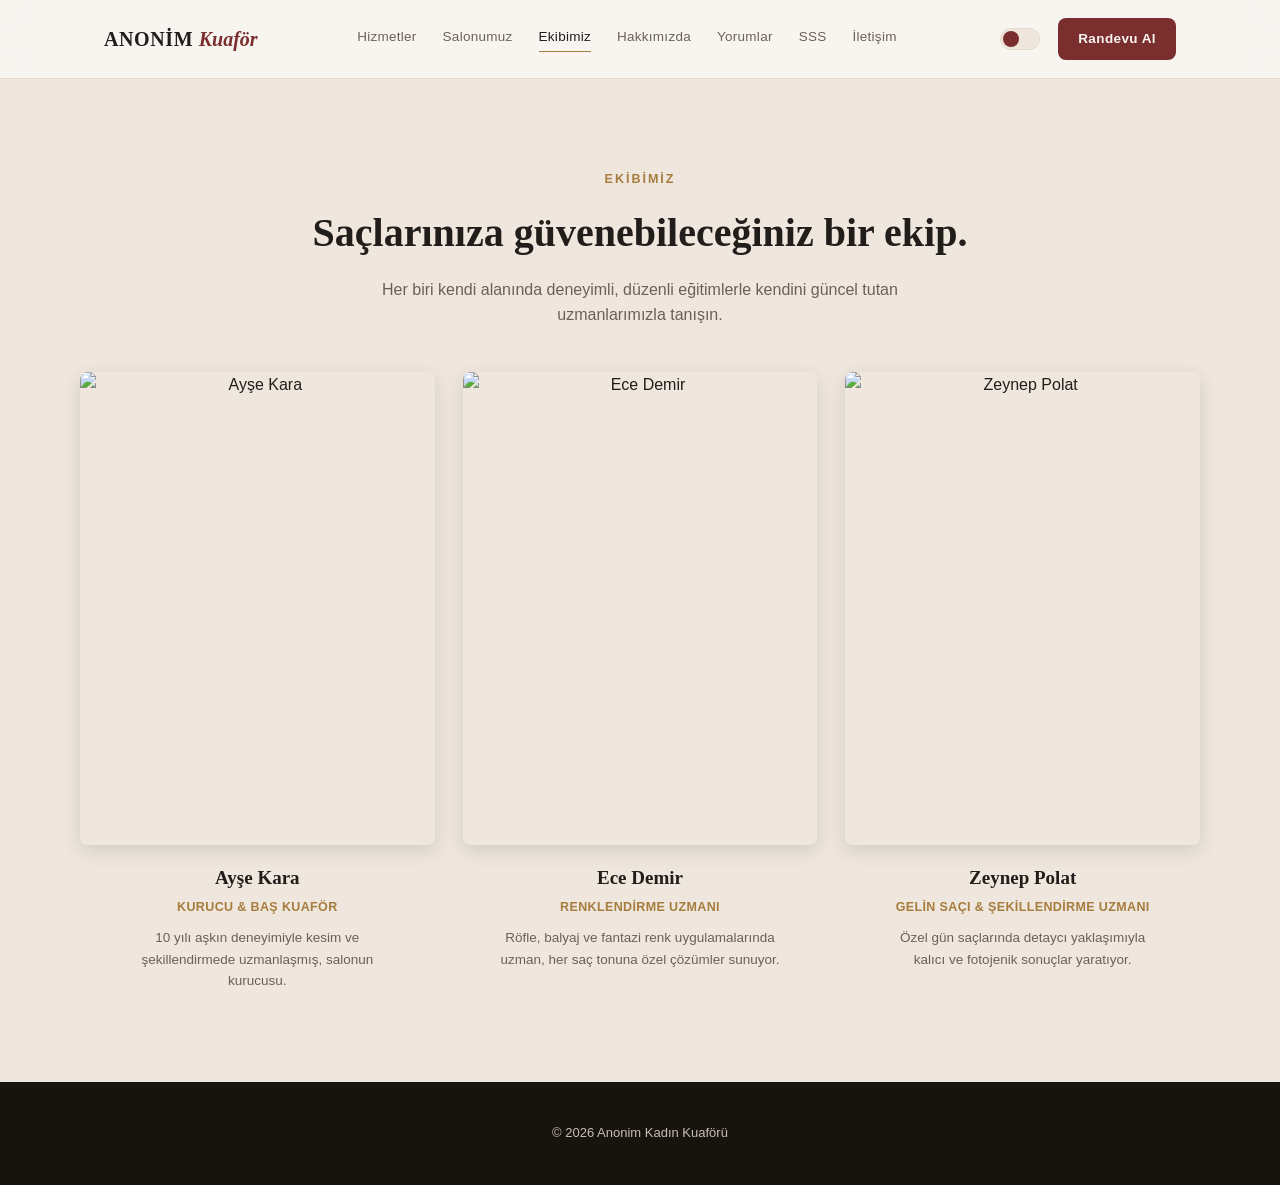
==== ekibimiz.html @ 248fdbe5 "Anonim Kadın Kuaförü demo sitesi eklendi Anonim Güzellik Merkezi ile aynı standartta (kesim/boya/bak" ====
<!DOCTYPE html>
<html lang="tr">
<head>
<meta charset="UTF-8">
<meta name="viewport" content="width=device-width, initial-scale=1.0">
<title>Ekibimiz — Anonim Kadın Kuaförü</title>
<meta name="description" content="Anonim Kadın Kuaförü'nün kesim, renklendirme ve özel gün şekillendirmesinde uzman ekibiyle tanışın.">

<meta property="og:type" content="website">
<meta property="og:url" content="https://anonimkadinkuafor.vercel.app/ekibimiz.html">
<meta property="og:title" content="Ekibimiz — Anonim Kadın Kuaförü">
<meta property="og:description" content="Alanında deneyimli uzman ekibimizle tanışın.">
<meta property="og:image" content="https://anonimkadinkuafor.vercel.app/assets/og-image.png">
<meta property="og:image:width" content="1200">
<meta property="og:image:height" content="630">
<meta name="twitter:card" content="summary_large_image">

<link rel="icon" href="assets/favicon-64.png" type="image/png">
<link rel="apple-touch-icon" href="assets/logo-512.png">
<link rel="stylesheet" href="style.css">
<script>
  (function () {
    var saved = localStorage.getItem("theme");
    var prefersDark = window.matchMedia("(prefers-color-scheme: dark)").matches;
    document.documentElement.setAttribute("data-theme", saved || (prefersDark ? "dark" : "light"));
  })();
</script>
</head>
<body>

<header class="nav" id="nav">
  <div class="nav-inner">
    <a href="index.html" class="logo">Anonim <span class="logo-dim">Kuaför</span></a>
    <nav class="nav-links">
      <a href="hizmetler.html">Hizmetler</a>
      <a href="salonumuz.html">Salonumuz</a>
      <a href="ekibimiz.html" class="active">Ekibimiz</a>
      <a href="hakkimizda.html">Hakkımızda</a>
      <a href="yorumlar.html">Yorumlar</a>
      <a href="sss.html">SSS</a>
      <a href="iletisim.html">İletişim</a>
    </nav>
    <div class="nav-actions">
      <button class="theme-toggle" id="themeToggle" role="switch" aria-checked="false" aria-label="Karanlık modu aç/kapat">
        <span class="theme-toggle-track"><span class="theme-toggle-thumb"></span></span>
      </button>
      <a href="iletisim.html" class="nav-cta">Randevu Al</a>
    </div>
    <button class="menu-toggle" id="menuToggle" aria-label="Menüyü aç">
      <span></span><span></span><span></span>
    </button>
  </div>
  <nav class="nav-mobile" id="navMobile">
    <a href="hizmetler.html">Hizmetler</a>
    <a href="salonumuz.html">Salonumuz</a>
    <a href="ekibimiz.html" class="active">Ekibimiz</a>
    <a href="hakkimizda.html">Hakkımızda</a>
    <a href="yorumlar.html">Yorumlar</a>
    <a href="sss.html">SSS</a>
    <a href="iletisim.html">İletişim</a>
  </nav>
</header>

<main>

  <section class="team" id="ekibimiz">
    <div class="section-head reveal">
      <span class="eyebrow">Ekibimiz</span>
      <h2>Saçlarınıza güvenebileceğiniz bir ekip.</h2>
      <p>Her biri kendi alanında deneyimli, düzenli eğitimlerle kendini güncel tutan uzmanlarımızla tanışın.</p>
    </div>
    <div class="team-grid reveal">
      <div class="team-card">
        <div class="team-photo">
          <img src="https://images.unsplash.com/photo-1580489944761-15a19d654956?q=80&amp;w=400&amp;auto=format&amp;fit=crop" alt="Ayşe Kara" loading="lazy">
        </div>
        <div class="team-name">Ayşe Kara</div>
        <div class="team-role">Kurucu &amp; Baş Kuaför</div>
        <p class="team-bio">10 yılı aşkın deneyimiyle kesim ve şekillendirmede uzmanlaşmış, salonun kurucusu.</p>
      </div>
      <div class="team-card">
        <div class="team-photo">
          <img src="https://images.unsplash.com/photo-1487412947147-5cebf100ffc2?q=80&amp;w=400&amp;auto=format&amp;fit=crop" alt="Ece Demir" loading="lazy">
        </div>
        <div class="team-name">Ece Demir</div>
        <div class="team-role">Renklendirme Uzmanı</div>
        <p class="team-bio">Röfle, balyaj ve fantazi renk uygulamalarında uzman, her saç tonuna özel çözümler sunuyor.</p>
      </div>
      <div class="team-card">
        <div class="team-photo">
          <img src="https://images.unsplash.com/photo-1544005313-94ddf0286df2?q=80&amp;w=400&amp;auto=format&amp;fit=crop" alt="Zeynep Polat" loading="lazy">
        </div>
        <div class="team-name">Zeynep Polat</div>
        <div class="team-role">Gelin Saçı &amp; Şekillendirme Uzmanı</div>
        <p class="team-bio">Özel gün saçlarında detaycı yaklaşımıyla kalıcı ve fotojenik sonuçlar yaratıyor.</p>
      </div>
    </div>
  </section>

</main>

<footer class="footer">
  <p>&copy; 2026 Anonim Kadın Kuaförü</p>
</footer>

<script src="script.js"></script>
</body>
</html>
---- style.css ----
:root {
  --bg: #f8f5f1;
  --bg-soft: #efe7de;
  --text: #211d1a;
  --text-soft: #6b6058;
  --accent: #7a2e2e;
  --accent-soft: #e7cfc8;
  --gold: #a67c3d;
  --border: #e3d9cd;
  --radius: 8px;
  --max: 1120px;
  --serif: Georgia, "Times New Roman", "Iowan Old Style", serif;
  --sans: -apple-system, BlinkMacSystemFont, "Segoe UI", Roboto, sans-serif;
}

[data-theme="dark"] {
  --bg: #17130f;
  --bg-soft: #221c17;
  --text: #f2ece5;
  --text-soft: #b3a598;
  --accent: #d98a6f;
  --accent-soft: #3a2620;
  --gold: #d4af6a;
  --border: #332a22;
}

* { box-sizing: border-box; }

html {
  background: var(--bg);
  transition: background-color 0.3s ease;
}

body {
  margin: 0;
  font-family: var(--sans);
  background: var(--bg);
  color: var(--text);
  line-height: 1.6;
  transition: background-color 0.3s ease, color 0.3s ease;
  min-height: 100vh;
  display: flex;
  flex-direction: column;
}

main { flex: 1 0 auto; }

img { max-width: 100%; display: block; }
a { color: inherit; text-decoration: none; }
ul { margin: 0; padding: 0; list-style: none; }

.reveal {
  opacity: 0;
  transform: translateY(16px);
  transition: opacity 0.6s ease, transform 0.6s ease;
}
.reveal.visible { opacity: 1; transform: translateY(0); }

/* Confetti */
.confetti-piece {
  position: fixed;
  width: 8px;
  height: 8px;
  border-radius: 1px;
  pointer-events: none;
  z-index: 400;
  animation: confetti-burst 1.2s ease-out forwards;
}
@keyframes confetti-burst {
  0% { transform: translate(0, 0) rotate(0deg); opacity: 1; }
  100% { transform: translate(var(--x), var(--y)) rotate(var(--r)); opacity: 0; }
}

/* Nav */
.nav {
  position: sticky;
  top: 0;
  z-index: 200;
  background: rgba(248, 245, 241, 0.86);
  backdrop-filter: blur(12px);
  border-bottom: 1px solid var(--border);
}
[data-theme="dark"] .nav { background: rgba(23, 19, 15, 0.86); }

.nav-inner {
  max-width: var(--max);
  margin: 0 auto;
  padding: 18px 24px;
  display: flex;
  align-items: center;
  justify-content: space-between;
  gap: 24px;
}

.logo {
  font-family: var(--serif);
  font-size: 20px;
  font-weight: 700;
  letter-spacing: 0.03em;
  text-transform: uppercase;
  color: var(--text);
}
.logo-dim { color: var(--accent); font-style: italic; text-transform: none; letter-spacing: 0; }

.nav-links {
  display: flex;
  gap: 26px;
  font-size: 13.5px;
  letter-spacing: 0.02em;
}
.nav-links a {
  color: var(--text-soft);
  transition: color 0.2s ease;
  padding-bottom: 4px;
  border-bottom: 1px solid transparent;
}
.nav-links a:hover, .nav-links a.active { color: var(--text); border-bottom-color: var(--gold); }

.nav-actions { display: flex; align-items: center; gap: 14px; }

.theme-toggle {
  background: none;
  border: none;
  cursor: pointer;
  padding: 4px;
}
.theme-toggle-track {
  width: 40px;
  height: 22px;
  border-radius: 980px;
  background: var(--bg-soft);
  border: 1px solid var(--border);
  display: block;
  position: relative;
}
.theme-toggle-thumb {
  position: absolute;
  top: 2px;
  left: 2px;
  width: 16px;
  height: 16px;
  border-radius: 50%;
  background: var(--accent);
  transition: transform 0.25s ease;
}
[data-theme="dark"] .theme-toggle-thumb { transform: translateX(18px); }

.nav-cta {
  background: var(--accent);
  color: var(--bg);
  padding: 10px 20px;
  border-radius: var(--radius);
  font-size: 13.5px;
  font-weight: 700;
  letter-spacing: 0.03em;
  white-space: nowrap;
}

.menu-toggle {
  display: none;
  flex-direction: column;
  gap: 5px;
  background: none;
  border: none;
  cursor: pointer;
  padding: 6px;
}
.menu-toggle span { width: 22px; height: 2px; background: var(--text); }

.nav-mobile {
  display: none;
  flex-direction: column;
  padding: 8px 24px 20px;
  gap: 14px;
  border-top: 1px solid var(--border);
}
.nav-mobile a { font-size: 15px; color: var(--text-soft); }
.nav-mobile a.active { color: var(--accent); }
.nav-mobile.open { display: flex; }

/* Hero */
.hero {
  padding: 100px 24px 84px;
  text-align: center;
  position: relative;
  overflow: hidden;
}
.hero::before {
  content: "";
  position: absolute;
  top: -20%;
  left: 50%;
  transform: translateX(-50%);
  width: 900px;
  height: 500px;
  background: radial-gradient(closest-side, var(--accent-soft), transparent 72%);
  z-index: 0;
}
.hero-inner { max-width: 760px; margin: 0 auto; position: relative; z-index: 1; }

.hero-eyebrow {
  display: inline-block;
  font-size: 12.5px;
  letter-spacing: 0.18em;
  text-transform: uppercase;
  color: var(--gold);
  font-weight: 700;
  margin-bottom: 20px;
}

.hero h1 {
  font-family: var(--serif);
  font-size: clamp(38px, 6vw, 62px);
  font-weight: 700;
  line-height: 1.14;
  margin: 0 0 22px;
}
.hero h1 em { color: var(--accent); font-style: italic; }

.hero-sub {
  font-size: 17px;
  color: var(--text-soft);
  max-width: 560px;
  margin: 0 auto 34px;
}

.hero-actions { display: flex; gap: 14px; justify-content: center; flex-wrap: wrap; }

.btn-primary {
  background: var(--accent);
  color: var(--bg);
  padding: 15px 30px;
  border-radius: var(--radius);
  font-size: 14.5px;
  font-weight: 700;
  letter-spacing: 0.02em;
  display: inline-block;
  transition: transform 0.2s ease, box-shadow 0.2s ease;
}
.btn-primary:hover { transform: translateY(-2px); box-shadow: 0 10px 24px rgba(122, 46, 46, 0.25); }

.btn-secondary {
  background: transparent;
  color: var(--text);
  border: 1px solid var(--text);
  padding: 15px 30px;
  border-radius: var(--radius);
  font-size: 14.5px;
  font-weight: 700;
  letter-spacing: 0.02em;
  display: inline-block;
  transition: background-color 0.2s ease, border-color 0.2s ease;
}
.btn-secondary:hover { background: var(--bg-soft); border-color: var(--gold); }

.hero-stats {
  display: flex;
  justify-content: center;
  gap: 0;
  margin-top: 58px;
  flex-wrap: wrap;
  border-top: 1px solid var(--border);
  padding-top: 32px;
}
.hero-stat {
  text-align: center;
  padding: 0 32px;
  border-right: 1px solid var(--border);
}
.hero-stat:last-child { border-right: none; }
.hero-stat-num {
  font-family: var(--serif);
  font-size: 28px;
  font-weight: 700;
  color: var(--text);
}
.hero-stat-label { font-size: 12px; color: var(--text-soft); letter-spacing: 0.03em; }

/* Section shared */
.section-head { max-width: var(--max); margin: 0 auto 44px; padding: 0 24px; text-align: center; }
.section-head .eyebrow {
  font-size: 12.5px;
  letter-spacing: 0.16em;
  text-transform: uppercase;
  color: var(--gold);
  font-weight: 700;
  display: block;
  margin-bottom: 12px;
}
.section-head h2 {
  font-family: var(--serif);
  font-size: clamp(28px, 4vw, 40px);
  margin: 0 0 12px;
}
.section-head p { color: var(--text-soft); font-size: 16px; max-width: 560px; margin: 0 auto; }

section { padding: 90px 24px; }

/* Services — list/menu style (kart yerine satır) */
.services { background: var(--bg-soft); }

.service-category { max-width: 800px; margin: 0 auto 52px; }
.service-category:last-child { margin-bottom: 0; }

.service-category-title {
  font-family: var(--serif);
  font-size: 13px;
  font-weight: 700;
  letter-spacing: 0.12em;
  text-transform: uppercase;
  color: var(--gold);
  margin: 0 0 4px;
}

.service-list { }

.service-card {
  display: flex;
  align-items: center;
  justify-content: space-between;
  gap: 20px;
  padding: 20px 0;
  border-bottom: 1px solid var(--border);
  background: none;
  transition: padding-left 0.2s ease;
}
.service-card:first-child { border-top: 1px solid var(--border); }
.service-card.selected { padding-left: 10px; border-bottom-color: var(--accent); }

.service-card-info { flex: 1; min-width: 0; }
.service-card h3 { font-family: var(--serif); font-size: 18px; margin: 0 0 6px; font-weight: 700; }
.service-card p { font-size: 14px; color: var(--text-soft); margin: 0; line-height: 1.5; }

.service-meta {
  flex-shrink: 0;
  display: flex;
  align-items: center;
  gap: 16px;
}
.service-duration {
  font-size: 12px;
  color: var(--text-soft);
  border: 1px solid var(--border);
  border-radius: var(--radius);
  padding: 4px 10px;
  white-space: nowrap;
}

.service-select-btn {
  flex-shrink: 0;
  width: 40px;
  height: 40px;
  border-radius: 50%;
  border: 1px solid var(--accent);
  background: transparent;
  color: var(--accent);
  font-size: 20px;
  font-weight: 400;
  font-family: var(--sans);
  cursor: pointer;
  transition: background-color 0.2s ease, color 0.2s ease;
  display: flex;
  align-items: center;
  justify-content: center;
  line-height: 1;
}
.service-select-btn:hover { background: var(--accent-soft); }
.service-select-btn.is-selected {
  background: var(--accent);
  color: var(--bg);
  font-size: 15px;
}

.cart-bar {
  position: sticky;
  bottom: 20px;
  max-width: 420px;
  margin: 40px auto 0;
  background: var(--bg);
  border: 1px solid var(--border);
  border-radius: var(--radius);
  padding: 12px 12px 12px 22px;
  display: none;
  align-items: center;
  justify-content: space-between;
  gap: 16px;
  box-shadow: 0 10px 30px rgba(0,0,0,0.16);
  z-index: 200;
}
[data-theme="dark"] .cart-bar { background: var(--bg-soft); }
.cart-bar.visible { display: flex; }
.cart-bar span { font-size: 14px; font-weight: 600; }
.cart-bar .btn-primary { padding: 10px 20px; font-size: 13.5px; }

/* Space / gallery */
.space-grid {
  max-width: var(--max);
  margin: 0 auto;
  display: grid;
  grid-template-columns: repeat(3, 1fr);
  gap: 20px;
}
.space-card {
  border-radius: var(--radius);
  height: 260px;
  position: relative;
  overflow: hidden;
  display: flex;
  align-items: flex-end;
  padding: 20px;
  color: #fff;
  background: var(--accent-soft);
}
.space-card img {
  position: absolute;
  inset: 0;
  width: 100%;
  height: 100%;
  object-fit: cover;
  filter: grayscale(0.1);
}
.space-card::after {
  content: "";
  position: absolute;
  inset: 0;
  background: linear-gradient(180deg, transparent 40%, rgba(0,0,0,0.6) 100%);
}
.space-card span { position: relative; z-index: 1; font-weight: 600; font-size: 14.5px; letter-spacing: 0.02em; }

.location-note {
  max-width: var(--max);
  margin: 32px auto 0;
  display: flex;
  align-items: center;
  gap: 10px;
  justify-content: center;
  color: var(--text-soft);
  font-size: 14.5px;
}
.location-note svg { width: 18px; height: 18px; fill: var(--accent); flex-shrink: 0; }

.map-embed {
  position: relative;
  max-width: var(--max);
  margin: 24px auto 0;
  height: 280px;
  border-radius: var(--radius);
  overflow: hidden;
  border: 1px solid var(--border);
}
.map-embed iframe {
  width: 100%;
  height: 100%;
  border: 0;
  pointer-events: none;
  filter: grayscale(0.2);
}
.map-overlay {
  position: absolute;
  inset: 0;
  z-index: 2;
  cursor: pointer;
}
.map-cta {
  position: absolute;
  bottom: 16px;
  left: 16px;
  z-index: 3;
  background: var(--bg);
  color: var(--text);
  padding: 9px 18px;
  border-radius: var(--radius);
  font-size: 13px;
  font-weight: 700;
  box-shadow: 0 6px 18px rgba(0,0,0,0.18);
  pointer-events: none;
}

/* About */
.about-inner {
  max-width: 780px;
  margin: 0 auto;
  text-align: center;
}
.about-inner p { color: var(--text-soft); font-size: 16.5px; margin: 0 auto 18px; max-width: 640px; }
.about-inner p:last-of-type { margin-bottom: 0; }
.about-signature {
  margin-top: 28px;
  font-family: var(--serif);
  font-style: italic;
  font-size: 18px;
  color: var(--accent);
}

/* Team */
.team { background: var(--bg-soft); }
.team-grid {
  max-width: var(--max);
  margin: 0 auto;
  display: grid;
  grid-template-columns: repeat(3, 1fr);
  gap: 28px;
}
.team-card { text-align: center; }
.team-photo {
  width: 100%;
  aspect-ratio: 3 / 4;
  border-radius: var(--radius);
  overflow: hidden;
  margin: 0 auto 18px;
  box-shadow: 0 6px 20px rgba(0,0,0,0.12);
}
.team-photo img { width: 100%; height: 100%; object-fit: cover; }
.team-name { font-family: var(--serif); font-size: 19px; font-weight: 700; margin-bottom: 4px; }
.team-role { font-size: 12.5px; color: var(--gold); font-weight: 700; letter-spacing: 0.03em; text-transform: uppercase; margin-bottom: 10px; }
.team-bio { font-size: 13.5px; color: var(--text-soft); max-width: 280px; margin: 0 auto; line-height: 1.6; }

/* Testimonials */
.testimonials { background: var(--bg-soft); }
.testi-grid {
  max-width: var(--max);
  margin: 0 auto;
  display: grid;
  grid-template-columns: repeat(3, 1fr);
  gap: 20px;
}
.testi-card {
  background: var(--bg);
  border-radius: var(--radius);
  padding: 26px 24px;
  border: 1px solid var(--border);
  border-top: 3px solid var(--gold);
}
[data-theme="dark"] .testi-card { background: var(--bg-soft); }
.testi-stars { color: var(--gold); font-size: 15px; margin-bottom: 12px; letter-spacing: 2px; }
.testi-card p { font-size: 14.5px; color: var(--text); margin: 0 0 16px; line-height: 1.6; font-style: italic; }
.testi-name { font-weight: 700; font-size: 14px; }
.testi-role { font-size: 12.5px; color: var(--text-soft); }

/* FAQ */
.faq { max-width: 760px; margin: 0 auto; padding: 90px 24px; }
.faq-item {
  border: none;
  border-bottom: 1px solid var(--border);
  padding: 4px 0;
  margin-bottom: 0;
  background: none;
  counter-increment: faq;
}
.faq { counter-reset: faq; }
.faq-item summary {
  cursor: pointer;
  font-weight: 700;
  font-family: var(--serif);
  font-size: 17px;
  padding: 18px 0;
  list-style: none;
  position: relative;
  padding-right: 30px;
}
.faq-item summary::before {
  content: counter(faq, decimal-leading-zero) "  ";
  color: var(--gold);
  font-family: var(--sans);
  font-size: 13px;
  font-weight: 700;
  vertical-align: middle;
}
.faq-item summary::-webkit-details-marker { display: none; }
.faq-item summary::after {
  content: "+";
  position: absolute;
  right: 0;
  top: 16px;
  font-size: 20px;
  color: var(--accent);
}
.faq-item[open] summary::after { content: "–"; }
.faq-item p { margin: 0 0 20px; color: var(--text-soft); font-size: 14.5px; line-height: 1.6; }

/* Contact */
.contact-inner { max-width: 720px; margin: 0 auto; text-align: center; }
.contact-inner h2 { font-family: var(--serif); font-size: clamp(28px, 4vw, 40px); margin: 0 0 12px; }
.contact-inner > p { color: var(--text-soft); margin: 0 0 8px; }
.response-note { font-size: 13px; opacity: 0.75; margin-bottom: 34px !important; }

.contact-methods {
  display: flex;
  flex-direction: column;
  gap: 12px;
  max-width: 420px;
  margin: 0 auto 40px;
}
.contact-item {
  display: flex;
  align-items: center;
  gap: 16px;
  background: var(--bg-soft);
  border: 1px solid var(--border);
  border-radius: var(--radius);
  padding: 14px 18px;
  text-align: left;
}
.contact-icon { flex-shrink: 0; width: 22px; height: 22px; }
.contact-icon svg { width: 100%; height: 100%; fill: var(--accent); }
.contact-label { display: block; font-size: 12.5px; color: var(--text-soft); }
.contact-value { display: block; font-size: 14.5px; font-weight: 600; }

.hours-address {
  max-width: 420px;
  margin: 0 auto 40px;
  display: flex;
  gap: 14px;
}
.hours-address-item {
  flex: 1;
  background: var(--bg-soft);
  border: 1px solid var(--border);
  border-radius: var(--radius);
  padding: 14px 16px;
  text-align: left;
}
.hours-address-label {
  display: block;
  font-size: 12px;
  color: var(--text-soft);
  margin-bottom: 4px;
}
.hours-address-value {
  display: block;
  font-size: 13.5px;
  font-weight: 600;
}

.selected-services {
  max-width: 520px;
  margin: 0 auto 24px;
  text-align: left;
}
.selected-services-label {
  display: block;
  font-size: 13px;
  color: var(--text-soft);
  margin-bottom: 10px;
}
.selected-services-chips {
  display: flex;
  flex-wrap: wrap;
  gap: 8px;
}
.service-chip {
  display: inline-flex;
  align-items: center;
  gap: 8px;
  background: var(--accent-soft);
  color: var(--text);
  padding: 7px 8px 7px 14px;
  border-radius: var(--radius);
  font-size: 13.5px;
  font-weight: 600;
}
.service-chip button {
  background: rgba(0,0,0,0.12);
  border: none;
  color: inherit;
  width: 18px;
  height: 18px;
  border-radius: 50%;
  cursor: pointer;
  font-size: 12px;
  line-height: 1;
  display: flex;
  align-items: center;
  justify-content: center;
}
.selected-services-empty {
  font-size: 14px;
  color: var(--text-soft);
}
.selected-services-empty a { color: var(--accent); text-decoration: underline; }

.contact-form {
  max-width: 520px;
  margin: 0 auto;
  text-align: left;
  display: flex;
  flex-direction: column;
  gap: 14px;
}
.form-row { display: flex; gap: 14px; }
.form-row input, .form-row select { flex: 1; }
.contact-form input,
.contact-form select,
.contact-form textarea {
  width: 100%;
  padding: 13px 16px;
  border-radius: var(--radius);
  border: 1px solid var(--border);
  background: var(--bg-soft);
  color: var(--text);
  font-family: var(--sans);
  font-size: 14.5px;
}
.contact-form textarea { resize: vertical; min-height: 90px; }
.hidden-field { display: none; }

.form-status { font-size: 14px; min-height: 20px; }
.form-status.success { color: #1a7f37; }
.form-status.error { color: #d1242f; }
[data-theme="dark"] .form-status.success { color: #63e6be; }
[data-theme="dark"] .form-status.error { color: #ff8a8a; }

/* Footer */
.footer {
  background: #17130f;
  color: #cbbfb2;
  text-align: center;
  padding: 28px 24px;
  font-size: 13px;
}
.footer a { text-decoration: underline; opacity: 0.85; }

/* Scroll progress */
.scroll-progress {
  position: fixed;
  top: 0;
  left: 0;
  height: 3px;
  width: 0%;
  background: var(--gold);
  z-index: 300;
}

@media (max-width: 860px) {
  .space-grid { grid-template-columns: 1fr; }
  .team-grid { grid-template-columns: 1fr; max-width: 320px; }
  .testi-grid { grid-template-columns: 1fr; }
}

@media (max-width: 720px) {
  .nav-links, .nav-cta { display: none; }
  .menu-toggle { display: flex; }
  .form-row { flex-direction: column; }
  .hero-stats { gap: 8px; }
  .hero-stat { padding: 0 18px; }
  section { padding: 64px 20px; }
  .service-card { align-items: flex-start; }
  .service-meta { flex-direction: column; align-items: flex-end; gap: 8px; }
}
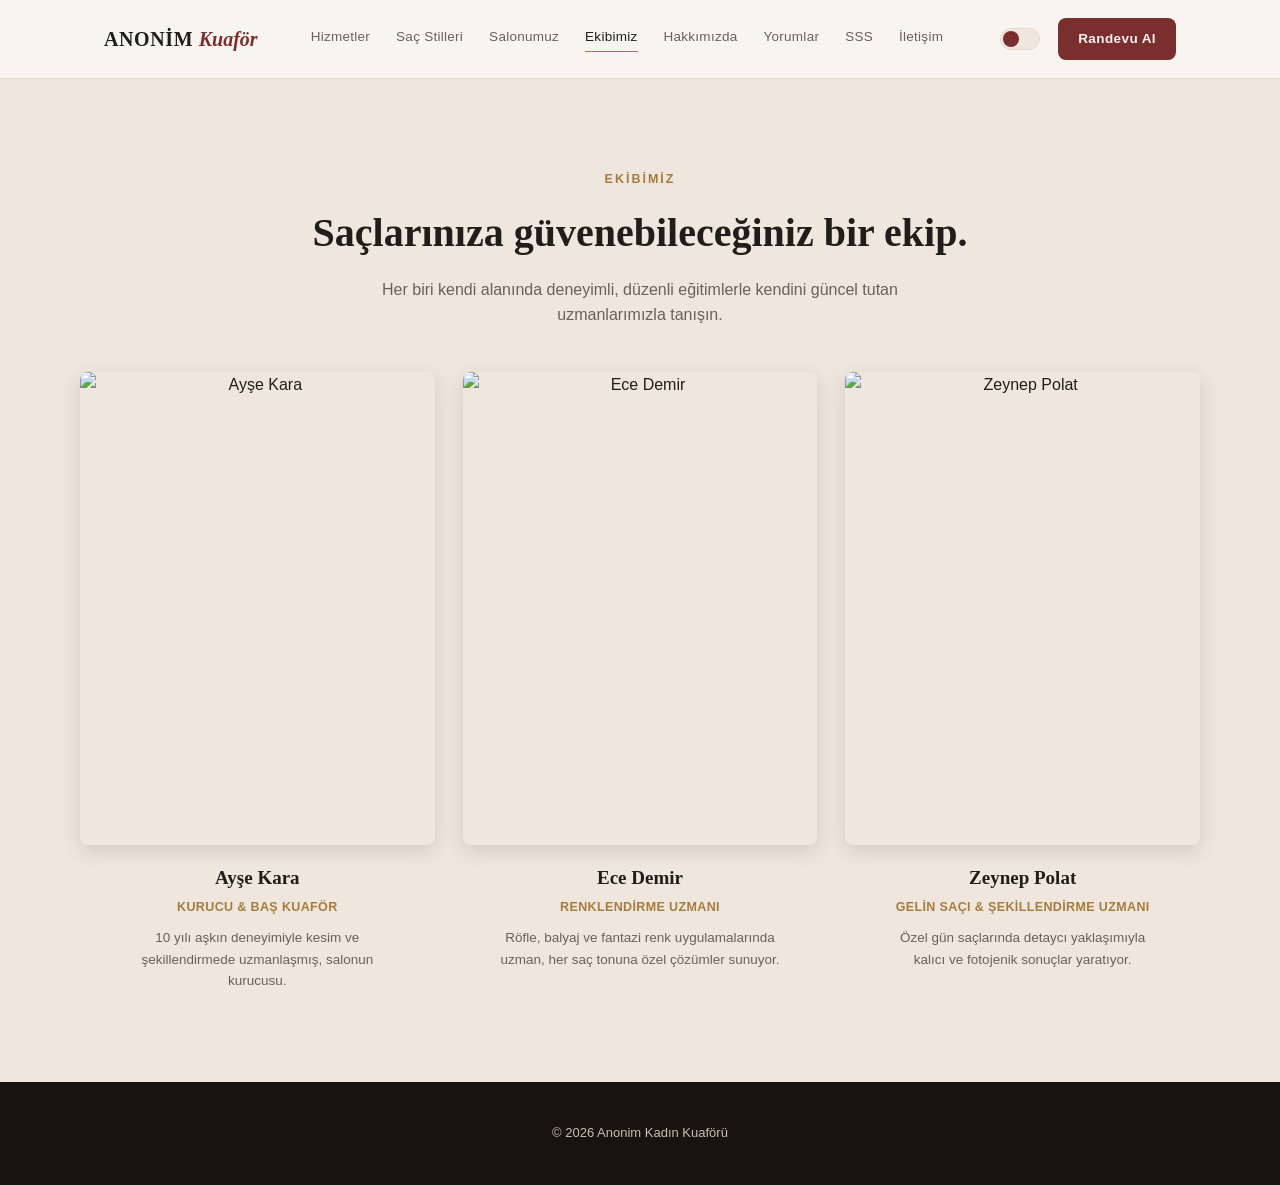
==== commit 6ff456bb: "Hizmetlerden süre bilgisi kaldırıldı, Saç Stilleri sayfası ve saç önerici test eklendi - Hizmetler s" ====
--- a/ekibimiz.html
+++ b/ekibimiz.html
@@ -33,6 +33,7 @@
     <a href="index.html" class="logo">Anonim <span class="logo-dim">Kuaför</span></a>
     <nav class="nav-links">
       <a href="hizmetler.html">Hizmetler</a>
+      <a href="sacstilleri.html">Saç Stilleri</a>
       <a href="salonumuz.html">Salonumuz</a>
       <a href="ekibimiz.html" class="active">Ekibimiz</a>
       <a href="hakkimizda.html">Hakkımızda</a>
@@ -52,6 +53,7 @@
   </div>
   <nav class="nav-mobile" id="navMobile">
     <a href="hizmetler.html">Hizmetler</a>
+      <a href="sacstilleri.html">Saç Stilleri</a>
     <a href="salonumuz.html">Salonumuz</a>
     <a href="ekibimiz.html" class="active">Ekibimiz</a>
     <a href="hakkimizda.html">Hakkımızda</a>
--- a/style.css
+++ b/style.css
@@ -296,6 +296,111 @@
 
 section { padding: 90px 24px; }
 
+/* Saç Stilleri gallery */
+.style-grid {
+  max-width: var(--max);
+  margin: 0 auto;
+  display: grid;
+  grid-template-columns: repeat(3, 1fr);
+  gap: 20px;
+}
+.style-card {
+  background: var(--bg);
+  border: 1px solid var(--border);
+  border-radius: var(--radius);
+  overflow: hidden;
+}
+[data-theme="dark"] .style-card { background: var(--bg-soft); }
+.style-card-img { height: 200px; overflow: hidden; }
+.style-card-img img { width: 100%; height: 100%; object-fit: cover; }
+.style-card-body { padding: 18px 20px; }
+.style-card h3 { font-family: var(--serif); font-size: 17px; margin: 0 0 6px; }
+.style-card p { font-size: 13.5px; color: var(--text-soft); margin: 0; line-height: 1.55; }
+
+/* Saç önerici (quiz) */
+.quiz {
+  max-width: 640px;
+  margin: 56px auto 0;
+  background: var(--bg);
+  border: 1px solid var(--border);
+  border-radius: var(--radius);
+  padding: 32px;
+}
+[data-theme="dark"] .quiz { background: var(--bg-soft); }
+.quiz-title {
+  font-family: var(--serif);
+  font-size: 22px;
+  margin: 0 0 6px;
+  text-align: center;
+}
+.quiz-sub {
+  font-size: 14px;
+  color: var(--text-soft);
+  text-align: center;
+  margin: 0 0 28px;
+}
+.quiz-form {
+  display: flex;
+  flex-direction: column;
+  gap: 16px;
+}
+.quiz-row { display: flex; gap: 14px; }
+.quiz-field { flex: 1; }
+.quiz-field label {
+  display: block;
+  font-size: 12.5px;
+  font-weight: 700;
+  color: var(--text-soft);
+  text-transform: uppercase;
+  letter-spacing: 0.03em;
+  margin-bottom: 6px;
+}
+.quiz-field input,
+.quiz-field select {
+  width: 100%;
+  padding: 12px 14px;
+  border-radius: var(--radius);
+  border: 1px solid var(--border);
+  background: var(--bg-soft);
+  color: var(--text);
+  font-family: var(--sans);
+  font-size: 14px;
+}
+[data-theme="dark"] .quiz-field input,
+[data-theme="dark"] .quiz-field select { background: var(--bg); }
+.quiz-submit {
+  margin-top: 8px;
+  border: none;
+  cursor: pointer;
+  width: 100%;
+}
+
+.quiz-result {
+  margin-top: 28px;
+  padding-top: 28px;
+  border-top: 1px solid var(--border);
+  text-align: center;
+  display: none;
+}
+.quiz-result.visible { display: block; }
+.quiz-result-eyebrow {
+  font-size: 12px;
+  letter-spacing: 0.14em;
+  text-transform: uppercase;
+  color: var(--gold);
+  font-weight: 700;
+  margin-bottom: 10px;
+}
+.quiz-result-name {
+  font-family: var(--serif);
+  font-size: 26px;
+  margin: 0 0 12px;
+  color: var(--accent);
+}
+[data-theme="dark"] .quiz-result-name { color: var(--gold); }
+.quiz-result-desc { font-size: 14.5px; color: var(--text); margin: 0 0 8px; line-height: 1.6; }
+.quiz-result-why { font-size: 13px; color: var(--text-soft); font-style: italic; margin: 0; }
+
 /* Services — list/menu style (kart yerine satır) */
 .services { background: var(--bg-soft); }
 
@@ -520,9 +625,13 @@
 .testi-grid {
   max-width: var(--max);
   margin: 0 auto;
-  display: grid;
-  grid-template-columns: repeat(3, 1fr);
+  display: flex;
+  overflow-x: auto;
   gap: 20px;
+  padding: 4px 4px 16px;
+  scroll-snap-type: x proximity;
+  scrollbar-width: thin;
+  scrollbar-color: var(--gold) transparent;
 }
 .testi-card {
   background: var(--bg);
@@ -530,6 +639,8 @@
   padding: 26px 24px;
   border: 1px solid var(--border);
   border-top: 3px solid var(--gold);
+  flex: 0 0 300px;
+  scroll-snap-align: start;
 }
 [data-theme="dark"] .testi-card { background: var(--bg-soft); }
 .testi-stars { color: var(--gold); font-size: 15px; margin-bottom: 12px; letter-spacing: 2px; }
@@ -734,7 +845,6 @@
 @media (max-width: 860px) {
   .space-grid { grid-template-columns: 1fr; }
   .team-grid { grid-template-columns: 1fr; max-width: 320px; }
-  .testi-grid { grid-template-columns: 1fr; }
 }
 
 @media (max-width: 720px) {
